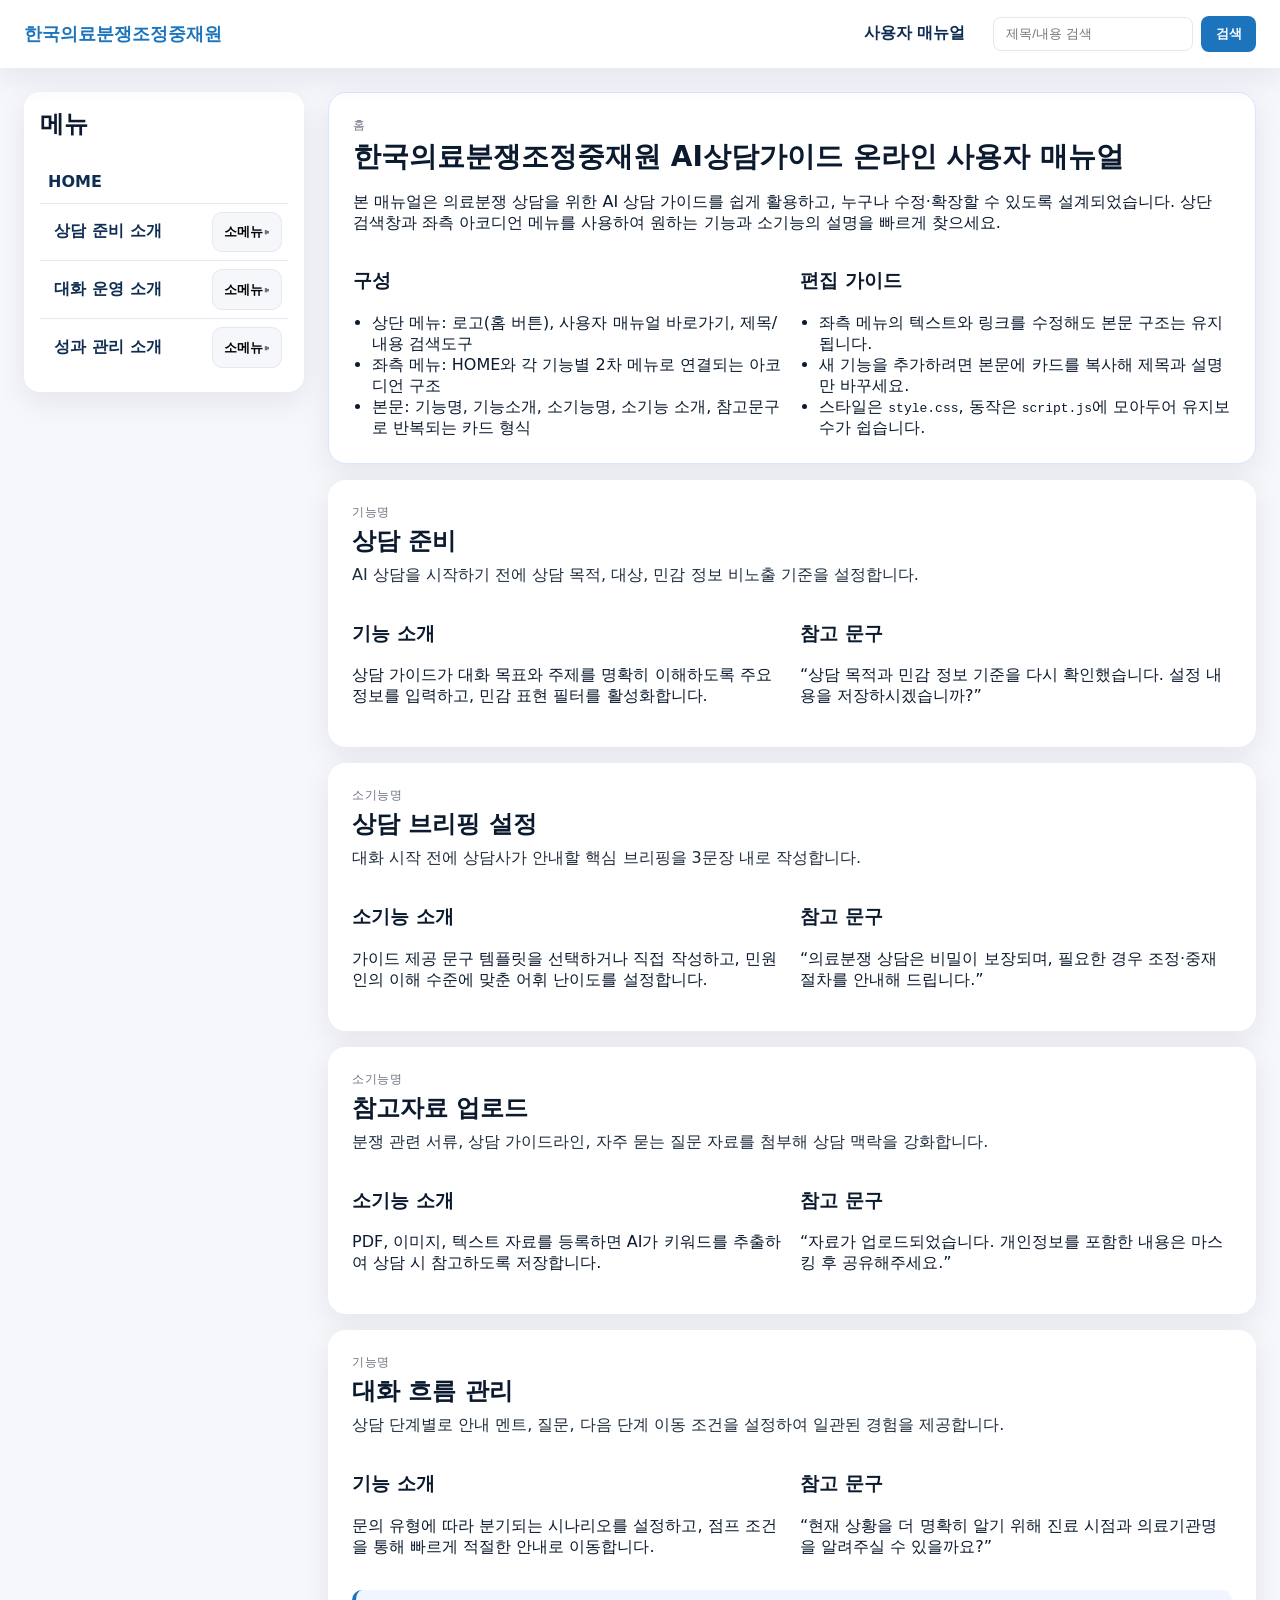
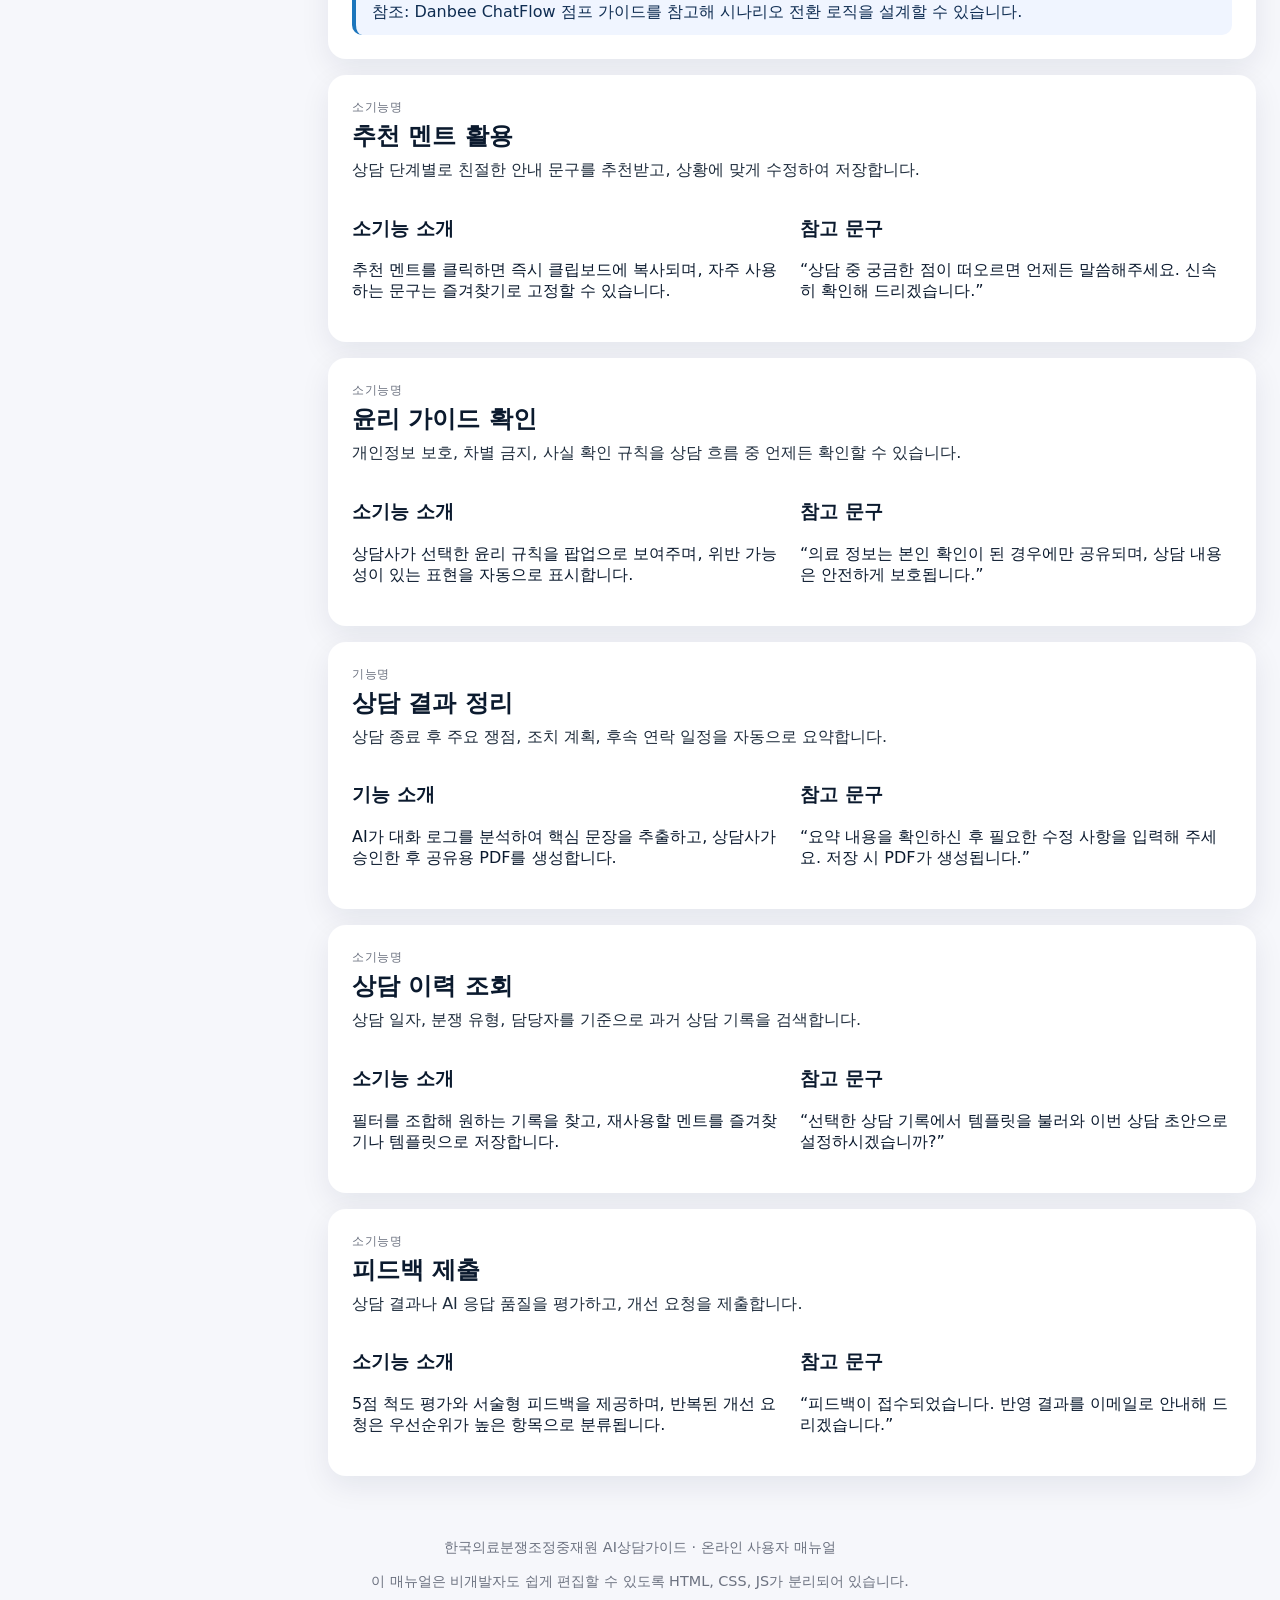
==== index.html @ 924e76d3 "Add feature-specific intro pages and sidebar links" ====
<!DOCTYPE html>
<html lang="ko">
<head>
  <meta charset="UTF-8" />
  <meta name="viewport" content="width=device-width, initial-scale=1.0" />
  <title>한국의료분쟁조정중재원 AI상담가이드 온라인 사용자 매뉴얼</title>
  <link rel="stylesheet" href="style.css" />
</head>
<body>
  <header class="top-bar">
    <a class="logo" href="#home" aria-label="한국의료분쟁조정중재원 홈으로 이동">한국의료분쟁조정중재원</a>
    <nav class="top-nav" aria-label="상단 메뉴">
      <a href="#manual">사용자 매뉴얼</a>
    </nav>
    <form class="search" id="searchForm" role="search" aria-label="제목과 내용 검색">
      <label class="sr-only" for="searchInput">제목 또는 내용 검색</label>
      <input type="search" id="searchInput" name="search" placeholder="제목/내용 검색" />
      <button type="submit">검색</button>
    </form>
  </header>

  <div class="layout">
    <aside class="sidebar" aria-label="좌측 메뉴">
      <div class="sidebar-header">
        <h2>메뉴</h2>
      </div>
      <nav>
        <ul class="accordion" id="sidebarMenu">
          <li class="accordion-link"><a href="#home">HOME</a></li>

          <li class="accordion-item">
            <div class="accordion-header">
              <a class="section-link" href="feature-prep.html">상담 준비 소개</a>
              <button class="accordion-toggle" aria-expanded="false" aria-controls="prep-menu">소메뉴</button>
            </div>
            <ul class="accordion-panel" id="prep-menu">
              <li><a href="#prep-overview">기능명: 상담 준비</a></li>
              <li><a href="#prep-briefing">소기능: 상담 브리핑 설정</a></li>
              <li><a href="#prep-references">소기능: 참고자료 업로드</a></li>
            </ul>
          </li>

          <li class="accordion-item">
            <div class="accordion-header">
              <a class="section-link" href="feature-dialogue.html">대화 운영 소개</a>
              <button class="accordion-toggle" aria-expanded="false" aria-controls="dialogue-menu">소메뉴</button>
            </div>
            <ul class="accordion-panel" id="dialogue-menu">
              <li><a href="#dialogue-flow">기능명: 대화 흐름 관리</a></li>
              <li><a href="#dialogue-suggestions">소기능: 추천 멘트 활용</a></li>
              <li><a href="#dialogue-ethics">소기능: 윤리 가이드 확인</a></li>
            </ul>
          </li>

          <li class="accordion-item">
            <div class="accordion-header">
              <a class="section-link" href="feature-reporting.html">성과 관리 소개</a>
              <button class="accordion-toggle" aria-expanded="false" aria-controls="reporting-menu">소메뉴</button>
            </div>
            <ul class="accordion-panel" id="reporting-menu">
              <li><a href="#reporting">기능명: 상담 결과 정리</a></li>
              <li><a href="#history">소기능: 상담 이력 조회</a></li>
              <li><a href="#feedback">소기능: 피드백 제출</a></li>
            </ul>
          </li>
        </ul>
      </nav>
    </aside>

    <main id="manual" class="content">
      <section id="home" class="card home">
        <p class="eyebrow">홈</p>
        <h1>한국의료분쟁조정중재원 AI상담가이드 온라인 사용자 매뉴얼</h1>
        <p>
          본 매뉴얼은 의료분쟁 상담을 위한 AI 상담 가이드를 쉽게 활용하고, 누구나 수정·확장할 수 있도록 설계되었습니다.
          상단 검색창과 좌측 아코디언 메뉴를 사용하여 원하는 기능과 소기능의 설명을 빠르게 찾으세요.
        </p>
        <div class="home-grid">
          <div>
            <h3>구성</h3>
            <ul>
              <li>상단 메뉴: 로고(홈 버튼), 사용자 매뉴얼 바로가기, 제목/내용 검색도구</li>
              <li>좌측 메뉴: HOME와 각 기능별 2차 메뉴로 연결되는 아코디언 구조</li>
              <li>본문: 기능명, 기능소개, 소기능명, 소기능 소개, 참고문구로 반복되는 카드 형식</li>
            </ul>
          </div>
          <div>
            <h3>편집 가이드</h3>
            <ul>
              <li>좌측 메뉴의 텍스트와 링크를 수정해도 본문 구조는 유지됩니다.</li>
              <li>새 기능을 추가하려면 본문에 카드를 복사해 제목과 설명만 바꾸세요.</li>
              <li>스타일은 <code>style.css</code>, 동작은 <code>script.js</code>에 모아두어 유지보수가 쉽습니다.</li>
            </ul>
          </div>
        </div>
      </section>

      <section id="prep-overview" class="card content-section" data-title="상담 준비" data-keywords="상담 준비 가이드 기본 설정">
        <p class="eyebrow">기능명</p>
        <h2>상담 준비</h2>
        <p class="lead">AI 상담을 시작하기 전에 상담 목적, 대상, 민감 정보 비노출 기준을 설정합니다.</p>
        <div class="grid-two">
          <div>
            <h3>기능 소개</h3>
            <p>상담 가이드가 대화 목표와 주제를 명확히 이해하도록 주요 정보를 입력하고, 민감 표현 필터를 활성화합니다.</p>
          </div>
          <div>
            <h3>참고 문구</h3>
            <p>“상담 목적과 민감 정보 기준을 다시 확인했습니다. 설정 내용을 저장하시겠습니까?”</p>
          </div>
        </div>
      </section>

      <section id="prep-briefing" class="card content-section" data-title="상담 브리핑 설정" data-keywords="프롬프트 브리핑 요약">
        <p class="eyebrow">소기능명</p>
        <h2>상담 브리핑 설정</h2>
        <p class="lead">대화 시작 전에 상담사가 안내할 핵심 브리핑을 3문장 내로 작성합니다.</p>
        <div class="grid-two">
          <div>
            <h3>소기능 소개</h3>
            <p>가이드 제공 문구 템플릿을 선택하거나 직접 작성하고, 민원인의 이해 수준에 맞춘 어휘 난이도를 설정합니다.</p>
          </div>
          <div>
            <h3>참고 문구</h3>
            <p>“의료분쟁 상담은 비밀이 보장되며, 필요한 경우 조정·중재 절차를 안내해 드립니다.”</p>
          </div>
        </div>
      </section>

      <section id="prep-references" class="card content-section" data-title="참고자료 업로드" data-keywords="파일 업로드 증빙 자료">
        <p class="eyebrow">소기능명</p>
        <h2>참고자료 업로드</h2>
        <p class="lead">분쟁 관련 서류, 상담 가이드라인, 자주 묻는 질문 자료를 첨부해 상담 맥락을 강화합니다.</p>
        <div class="grid-two">
          <div>
            <h3>소기능 소개</h3>
            <p>PDF, 이미지, 텍스트 자료를 등록하면 AI가 키워드를 추출하여 상담 시 참고하도록 저장합니다.</p>
          </div>
          <div>
            <h3>참고 문구</h3>
            <p>“자료가 업로드되었습니다. 개인정보를 포함한 내용은 마스킹 후 공유해주세요.”</p>
          </div>
        </div>
      </section>

      <section id="dialogue-flow" class="card content-section" data-title="대화 흐름 관리" data-keywords="대화 흐름 시나리오 점프">
        <p class="eyebrow">기능명</p>
        <h2>대화 흐름 관리</h2>
        <p class="lead">상담 단계별로 안내 멘트, 질문, 다음 단계 이동 조건을 설정하여 일관된 경험을 제공합니다.</p>
        <div class="grid-two">
          <div>
            <h3>기능 소개</h3>
            <p>문의 유형에 따라 분기되는 시나리오를 설정하고, 점프 조건을 통해 빠르게 적절한 안내로 이동합니다.</p>
          </div>
          <div>
            <h3>참고 문구</h3>
            <p>“현재 상황을 더 명확히 알기 위해 진료 시점과 의료기관명을 알려주실 수 있을까요?”</p>
          </div>
        </div>
        <p class="note">참조: <a href="https://doc.danbee.ai/chatflow_jump.html" target="_blank" rel="noreferrer">Danbee ChatFlow 점프 가이드</a>를 참고해 시나리오 전환 로직을 설계할 수 있습니다.</p>
      </section>

      <section id="dialogue-suggestions" class="card content-section" data-title="추천 멘트 활용" data-keywords="멘트 추천 예시 친절한 상담">
        <p class="eyebrow">소기능명</p>
        <h2>추천 멘트 활용</h2>
        <p class="lead">상담 단계별로 친절한 안내 문구를 추천받고, 상황에 맞게 수정하여 저장합니다.</p>
        <div class="grid-two">
          <div>
            <h3>소기능 소개</h3>
            <p>추천 멘트를 클릭하면 즉시 클립보드에 복사되며, 자주 사용하는 문구는 즐겨찾기로 고정할 수 있습니다.</p>
          </div>
          <div>
            <h3>참고 문구</h3>
            <p>“상담 중 궁금한 점이 떠오르면 언제든 말씀해주세요. 신속히 확인해 드리겠습니다.”</p>
          </div>
        </div>
      </section>

      <section id="dialogue-ethics" class="card content-section" data-title="윤리 가이드 확인" data-keywords="윤리 가이드 개인정보 보호">
        <p class="eyebrow">소기능명</p>
        <h2>윤리 가이드 확인</h2>
        <p class="lead">개인정보 보호, 차별 금지, 사실 확인 규칙을 상담 흐름 중 언제든 확인할 수 있습니다.</p>
        <div class="grid-two">
          <div>
            <h3>소기능 소개</h3>
            <p>상담사가 선택한 윤리 규칙을 팝업으로 보여주며, 위반 가능성이 있는 표현을 자동으로 표시합니다.</p>
          </div>
          <div>
            <h3>참고 문구</h3>
            <p>“의료 정보는 본인 확인이 된 경우에만 공유되며, 상담 내용은 안전하게 보호됩니다.”</p>
          </div>
        </div>
      </section>

      <section id="reporting" class="card content-section" data-title="상담 결과 정리" data-keywords="보고서 자동 요약 결과 정리">
        <p class="eyebrow">기능명</p>
        <h2>상담 결과 정리</h2>
        <p class="lead">상담 종료 후 주요 쟁점, 조치 계획, 후속 연락 일정을 자동으로 요약합니다.</p>
        <div class="grid-two">
          <div>
            <h3>기능 소개</h3>
            <p>AI가 대화 로그를 분석하여 핵심 문장을 추출하고, 상담사가 승인한 후 공유용 PDF를 생성합니다.</p>
          </div>
          <div>
            <h3>참고 문구</h3>
            <p>“요약 내용을 확인하신 후 필요한 수정 사항을 입력해 주세요. 저장 시 PDF가 생성됩니다.”</p>
          </div>
        </div>
      </section>

      <section id="history" class="card content-section" data-title="상담 이력 조회" data-keywords="이력 조회 필터 검색">
        <p class="eyebrow">소기능명</p>
        <h2>상담 이력 조회</h2>
        <p class="lead">상담 일자, 분쟁 유형, 담당자를 기준으로 과거 상담 기록을 검색합니다.</p>
        <div class="grid-two">
          <div>
            <h3>소기능 소개</h3>
            <p>필터를 조합해 원하는 기록을 찾고, 재사용할 멘트를 즐겨찾기나 템플릿으로 저장합니다.</p>
          </div>
          <div>
            <h3>참고 문구</h3>
            <p>“선택한 상담 기록에서 템플릿을 불러와 이번 상담 초안으로 설정하시겠습니까?”</p>
          </div>
        </div>
      </section>

      <section id="feedback" class="card content-section" data-title="피드백 제출" data-keywords="피드백 평가 개선 요청">
        <p class="eyebrow">소기능명</p>
        <h2>피드백 제출</h2>
        <p class="lead">상담 결과나 AI 응답 품질을 평가하고, 개선 요청을 제출합니다.</p>
        <div class="grid-two">
          <div>
            <h3>소기능 소개</h3>
            <p>5점 척도 평가와 서술형 피드백을 제공하며, 반복된 개선 요청은 우선순위가 높은 항목으로 분류됩니다.</p>
          </div>
          <div>
            <h3>참고 문구</h3>
            <p>“피드백이 접수되었습니다. 반영 결과를 이메일로 안내해 드리겠습니다.”</p>
          </div>
        </div>
      </section>
    </main>
  </div>

  <footer class="footer">
    <p>한국의료분쟁조정중재원 AI상담가이드 · 온라인 사용자 매뉴얼</p>
    <p class="footer-note">이 매뉴얼은 비개발자도 쉽게 편집할 수 있도록 HTML, CSS, JS가 분리되어 있습니다.</p>
  </footer>

  <script src="script.js"></script>
</body>
</html>
---- style.css ----
:root {
  --blue: #1c75bc;
  --navy: #0f2d52;
  --gray-100: #f6f7fb;
  --gray-200: #e6e8ef;
  --gray-500: #6c7280;
  --shadow: 0 10px 30px rgba(10, 31, 68, 0.08);
}

* {
  box-sizing: border-box;
}

body {
  margin: 0;
  font-family: 'Pretendard', 'Noto Sans KR', system-ui, -apple-system, sans-serif;
  background: var(--gray-100);
  color: #0b1a2e;
}

a {
  color: var(--navy);
  text-decoration: none;
}

a:hover,
a:focus {
  text-decoration: underline;
}

.top-bar {
  position: sticky;
  top: 0;
  z-index: 10;
  display: grid;
  grid-template-columns: 1fr auto auto;
  gap: 1rem;
  align-items: center;
  padding: 1rem 1.5rem;
  background: white;
  box-shadow: var(--shadow);
}

.logo {
  font-weight: 700;
  font-size: 1.1rem;
  color: var(--blue);
}

.top-nav a {
  padding: 0.5rem 0.75rem;
  border-radius: 6px;
  font-weight: 600;
  color: var(--navy);
  transition: background 0.2s ease;
}

.top-nav a:hover,
.top-nav a:focus {
  background: var(--gray-200);
}

.search {
  display: flex;
  gap: 0.5rem;
  align-items: center;
}

.search input {
  min-width: 200px;
  padding: 0.55rem 0.75rem;
  border: 1px solid var(--gray-200);
  border-radius: 8px;
  background: #fff;
}

.search button {
  padding: 0.55rem 0.9rem;
  border: none;
  border-radius: 8px;
  background: var(--blue);
  color: white;
  font-weight: 700;
  cursor: pointer;
}

.layout {
  display: grid;
  grid-template-columns: 280px 1fr;
  gap: 1.5rem;
  padding: 1.5rem;
  max-width: 1280px;
  margin: 0 auto;
}

.sidebar {
  background: white;
  border-radius: 16px;
  padding: 1rem;
  box-shadow: var(--shadow);
  position: sticky;
  top: 88px;
  height: fit-content;
}

.sidebar-header {
  display: flex;
  align-items: center;
  justify-content: space-between;
  margin-bottom: 0.75rem;
}

.accordion {
  list-style: none;
  padding: 0;
  margin: 0;
}

.accordion-header {
  display: flex;
  gap: 0.5rem;
  align-items: center;
  padding: 0.5rem 0.35rem 0.5rem 0.5rem;
}

.section-link {
  flex: 1;
  font-weight: 700;
  padding: 0.35rem 0.4rem;
  border-radius: 10px;
}

.section-link:hover,
.section-link:focus {
  background: var(--gray-200);
}

.accordion-link a {
  display: block;
  padding: 0.75rem 0.5rem;
  border-radius: 10px;
  font-weight: 700;
}

.accordion-link a:hover,
.accordion-link a:focus {
  background: var(--gray-200);
}

.accordion-item {
  border-top: 1px solid var(--gray-200);
}

.accordion-toggle {
  padding: 0.65rem 0.7rem;
  text-align: left;
  border: 1px solid var(--gray-200);
  background: var(--gray-100);
  font-weight: 700;
  cursor: pointer;
  display: flex;
  justify-content: space-between;
  align-items: center;
  border-radius: 10px;
  flex-shrink: 0;
}

.accordion-toggle::after {
  content: '▸';
  font-size: 0.9rem;
  color: var(--gray-500);
  transition: transform 0.2s ease;
}

.accordion-toggle[aria-expanded="true"]::after {
  transform: rotate(90deg);
}

.accordion-panel {
  list-style: none;
  margin: 0 0 0.5rem 0;
  padding: 0 0 0.75rem 0.5rem;
  display: none;
}

.accordion-panel li a {
  display: block;
  padding: 0.4rem 0.5rem;
  border-radius: 8px;
  color: var(--gray-500);
}

.accordion-panel li a:hover,
.accordion-panel li a:focus {
  color: var(--navy);
  background: var(--gray-200);
}

.content {
  display: grid;
  gap: 1rem;
}

.card {
  background: white;
  padding: 1.5rem;
  border-radius: 18px;
  box-shadow: var(--shadow);
}

.home {
  border: 1px solid #d8e6ff;
}

.eyebrow {
  text-transform: uppercase;
  letter-spacing: 0.05em;
  font-size: 0.75rem;
  color: var(--gray-500);
  margin: 0 0 0.25rem 0;
}

h1 {
  margin: 0 0 0.75rem 0;
  font-size: 1.75rem;
}

h2 {
  margin: 0 0 0.5rem 0;
}

.lead {
  margin-top: 0;
  color: #1f2d3d;
  font-weight: 500;
}

.home-grid,
.grid-two {
  display: grid;
  grid-template-columns: repeat(auto-fit, minmax(260px, 1fr));
  gap: 1rem;
}

ul {
  margin: 0.25rem 0 0 1.2rem;
  padding: 0;
}

.note {
  margin: 1rem 0 0;
  padding: 0.75rem 1rem;
  border-left: 4px solid var(--blue);
  background: #f0f5ff;
  color: #0f2d52;
  border-radius: 10px;
}

.footer {
  text-align: center;
  padding: 1.5rem 1rem 2rem;
  color: var(--gray-500);
  font-size: 0.9rem;
}

.footer-note {
  margin: 0.4rem 0 0;
}

.sr-only {
  position: absolute;
  width: 1px;
  height: 1px;
  padding: 0;
  margin: -1px;
  overflow: hidden;
  clip: rect(0, 0, 0, 0);
  white-space: nowrap;
  border: 0;
}

@media (max-width: 960px) {
  .layout {
    grid-template-columns: 1fr;
  }

  .sidebar {
    position: relative;
    top: 0;
  }
}

@media (max-width: 680px) {
  .top-bar {
    grid-template-columns: 1fr;
    align-items: flex-start;
  }

  .search {
    width: 100%;
  }

  .search input {
    flex: 1;
    min-width: 0;
  }
}
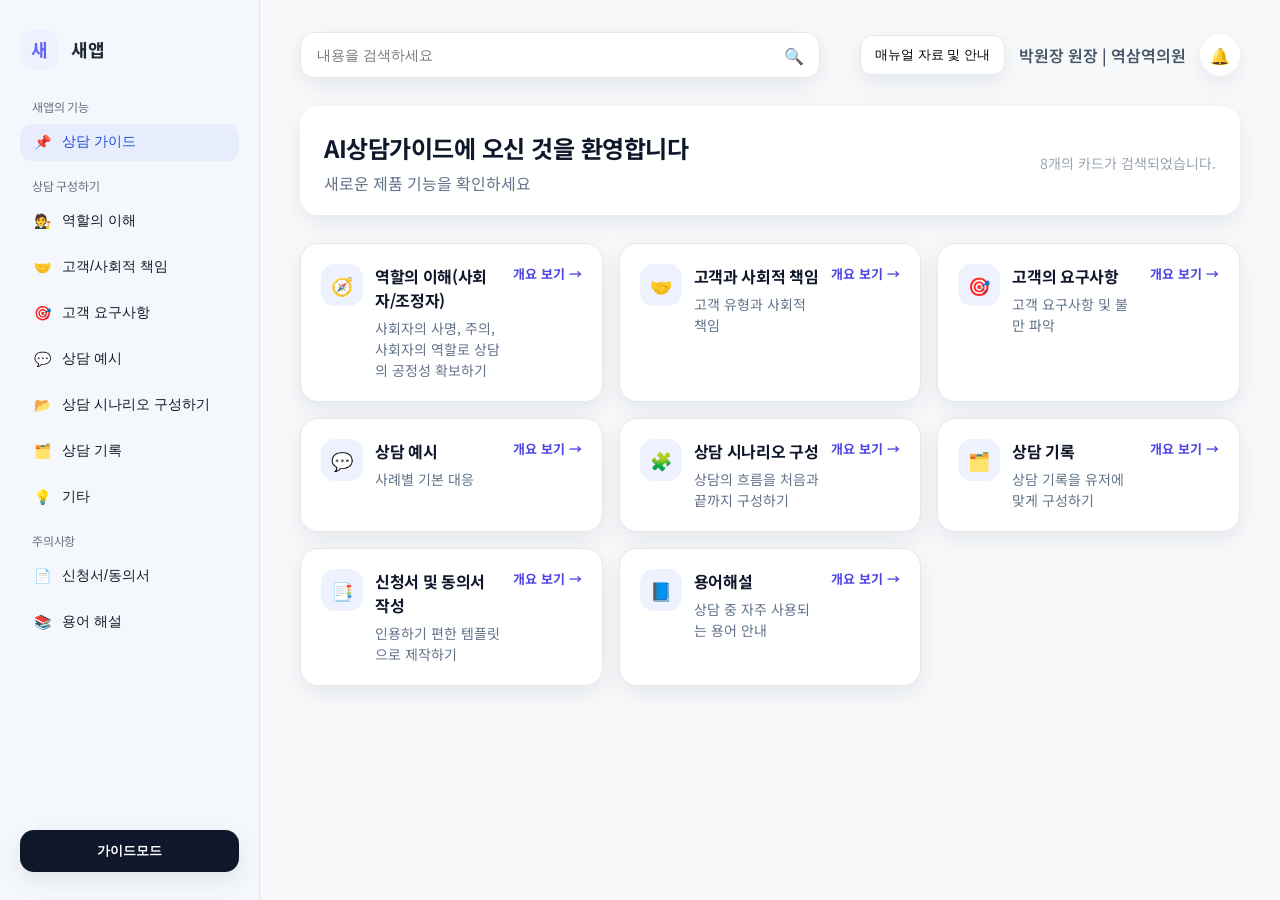
==== commit a8c3a5ed: "Add AI 상담가이드 landing layout" ====
--- a/index.html
+++ b/index.html
@@ -1,252 +1,165 @@
 <!DOCTYPE html>
 <html lang="ko">
 <head>
-  <meta charset="UTF-8" />
-  <meta name="viewport" content="width=device-width, initial-scale=1.0" />
-  <title>한국의료분쟁조정중재원 AI상담가이드 온라인 사용자 매뉴얼</title>
-  <link rel="stylesheet" href="style.css" />
+  <meta charset="UTF-8">
+  <meta name="viewport" content="width=device-width, initial-scale=1.0">
+  <title>AI상담가이드 매뉴얼</title>
+  <link rel="stylesheet" href="style.css">
+  <link rel="preconnect" href="https://fonts.googleapis.com">
+  <link rel="preconnect" href="https://fonts.gstatic.com" crossorigin>
+  <link href="https://fonts.googleapis.com/css2?family=Noto+Sans+KR:wght@400;500;600;700&display=swap" rel="stylesheet">
 </head>
 <body>
-  <header class="top-bar">
-    <a class="logo" href="#home" aria-label="한국의료분쟁조정중재원 홈으로 이동">한국의료분쟁조정중재원</a>
-    <nav class="top-nav" aria-label="상단 메뉴">
-      <a href="#manual">사용자 매뉴얼</a>
-    </nav>
-    <form class="search" id="searchForm" role="search" aria-label="제목과 내용 검색">
-      <label class="sr-only" for="searchInput">제목 또는 내용 검색</label>
-      <input type="search" id="searchInput" name="search" placeholder="제목/내용 검색" />
-      <button type="submit">검색</button>
-    </form>
-  </header>
-
-  <div class="layout">
-    <aside class="sidebar" aria-label="좌측 메뉴">
-      <div class="sidebar-header">
-        <h2>메뉴</h2>
+  <div class="app">
+    <aside class="sidebar">
+      <div class="logo">
+        <span class="logo-mark">새</span>
+        <span class="logo-text">새앱</span>
       </div>
-      <nav>
-        <ul class="accordion" id="sidebarMenu">
-          <li class="accordion-link"><a href="#home">HOME</a></li>
-
-          <li class="accordion-item">
-            <div class="accordion-header">
-              <a class="section-link" href="feature-prep.html">상담 준비 소개</a>
-              <button class="accordion-toggle" aria-expanded="false" aria-controls="prep-menu">소메뉴</button>
-            </div>
-            <ul class="accordion-panel" id="prep-menu">
-              <li><a href="#prep-overview">기능명: 상담 준비</a></li>
-              <li><a href="#prep-briefing">소기능: 상담 브리핑 설정</a></li>
-              <li><a href="#prep-references">소기능: 참고자료 업로드</a></li>
-            </ul>
-          </li>
-
-          <li class="accordion-item">
-            <div class="accordion-header">
-              <a class="section-link" href="feature-dialogue.html">대화 운영 소개</a>
-              <button class="accordion-toggle" aria-expanded="false" aria-controls="dialogue-menu">소메뉴</button>
-            </div>
-            <ul class="accordion-panel" id="dialogue-menu">
-              <li><a href="#dialogue-flow">기능명: 대화 흐름 관리</a></li>
-              <li><a href="#dialogue-suggestions">소기능: 추천 멘트 활용</a></li>
-              <li><a href="#dialogue-ethics">소기능: 윤리 가이드 확인</a></li>
-            </ul>
-          </li>
-
-          <li class="accordion-item">
-            <div class="accordion-header">
-              <a class="section-link" href="feature-reporting.html">성과 관리 소개</a>
-              <button class="accordion-toggle" aria-expanded="false" aria-controls="reporting-menu">소메뉴</button>
-            </div>
-            <ul class="accordion-panel" id="reporting-menu">
-              <li><a href="#reporting">기능명: 상담 결과 정리</a></li>
-              <li><a href="#history">소기능: 상담 이력 조회</a></li>
-              <li><a href="#feedback">소기능: 피드백 제출</a></li>
-            </ul>
-          </li>
-        </ul>
+      <nav class="nav">
+        <div class="nav-section">
+          <div class="nav-label">새앱의 기능</div>
+          <button class="nav-item active" data-section="home">
+            <span class="icon">📌</span>
+            <span class="text">상담 가이드</span>
+          </button>
+        </div>
+        <div class="nav-section">
+          <div class="nav-label">상담 구성하기</div>
+          <button class="nav-item" data-section="roles">
+            <span class="icon">🧑‍⚖️</span>
+            <span class="text">역할의 이해</span>
+          </button>
+          <button class="nav-item" data-section="customers">
+            <span class="icon">🤝</span>
+            <span class="text">고객/사회적 책임</span>
+          </button>
+          <button class="nav-item" data-section="needs">
+            <span class="icon">🎯</span>
+            <span class="text">고객 요구사항</span>
+          </button>
+          <button class="nav-item" data-section="dialogue">
+            <span class="icon">💬</span>
+            <span class="text">상담 예시</span>
+          </button>
+          <button class="nav-item" data-section="flow">
+            <span class="icon">📂</span>
+            <span class="text">상담 시나리오 구성하기</span>
+          </button>
+          <button class="nav-item" data-section="record">
+            <span class="icon">🗂️</span>
+            <span class="text">상담 기록</span>
+          </button>
+          <button class="nav-item" data-section="tips">
+            <span class="icon">💡</span>
+            <span class="text">기타</span>
+          </button>
+        </div>
+        <div class="nav-section">
+          <div class="nav-label">주의사항</div>
+          <button class="nav-item" data-section="forms">
+            <span class="icon">📄</span>
+            <span class="text">신청서/동의서</span>
+          </button>
+          <button class="nav-item" data-section="terms">
+            <span class="icon">📚</span>
+            <span class="text">용어 해설</span>
+          </button>
+        </div>
       </nav>
+      <button class="guide-button">가이드모드</button>
     </aside>
 
-    <main id="manual" class="content">
-      <section id="home" class="card home">
-        <p class="eyebrow">홈</p>
-        <h1>한국의료분쟁조정중재원 AI상담가이드 온라인 사용자 매뉴얼</h1>
-        <p>
-          본 매뉴얼은 의료분쟁 상담을 위한 AI 상담 가이드를 쉽게 활용하고, 누구나 수정·확장할 수 있도록 설계되었습니다.
-          상단 검색창과 좌측 아코디언 메뉴를 사용하여 원하는 기능과 소기능의 설명을 빠르게 찾으세요.
-        </p>
-        <div class="home-grid">
-          <div>
-            <h3>구성</h3>
-            <ul>
-              <li>상단 메뉴: 로고(홈 버튼), 사용자 매뉴얼 바로가기, 제목/내용 검색도구</li>
-              <li>좌측 메뉴: HOME와 각 기능별 2차 메뉴로 연결되는 아코디언 구조</li>
-              <li>본문: 기능명, 기능소개, 소기능명, 소기능 소개, 참고문구로 반복되는 카드 형식</li>
-            </ul>
-          </div>
-          <div>
-            <h3>편집 가이드</h3>
-            <ul>
-              <li>좌측 메뉴의 텍스트와 링크를 수정해도 본문 구조는 유지됩니다.</li>
-              <li>새 기능을 추가하려면 본문에 카드를 복사해 제목과 설명만 바꾸세요.</li>
-              <li>스타일은 <code>style.css</code>, 동작은 <code>script.js</code>에 모아두어 유지보수가 쉽습니다.</li>
-            </ul>
-          </div>
+    <main class="content" id="home">
+      <header class="top-bar">
+        <div class="search">
+          <input type="search" id="searchInput" placeholder="내용을 검색하세요" aria-label="내용 검색">
+          <span class="search-icon">🔍</span>
         </div>
+        <div class="user-area">
+          <button class="btn-outline">매뉴얼 자료 및 안내</button>
+          <span class="user">박원장 원장 | 역삼역의원</span>
+          <span class="bell" aria-hidden="true">🔔</span>
+        </div>
+      </header>
+
+      <section class="welcome">
+        <div>
+          <h1>AI상담가이드에 오신 것을 환영합니다</h1>
+          <p>새로운 제품 기능을 확인하세요</p>
+        </div>
+        <span class="subtle" id="resultCount">6개의 카드가 검색되었습니다.</span>
       </section>
 
-      <section id="prep-overview" class="card content-section" data-title="상담 준비" data-keywords="상담 준비 가이드 기본 설정">
-        <p class="eyebrow">기능명</p>
-        <h2>상담 준비</h2>
-        <p class="lead">AI 상담을 시작하기 전에 상담 목적, 대상, 민감 정보 비노출 기준을 설정합니다.</p>
-        <div class="grid-two">
+      <section class="card-grid" id="cardGrid">
+        <article class="card" data-keywords="사회자 역할 이해 사명 공정">
+          <div class="card-icon" aria-hidden="true">🧭</div>
           <div>
-            <h3>기능 소개</h3>
-            <p>상담 가이드가 대화 목표와 주제를 명확히 이해하도록 주요 정보를 입력하고, 민감 표현 필터를 활성화합니다.</p>
+            <h2>역할의 이해(사회자/조정자)</h2>
+            <p>사회자의 사명, 주의, 사회자의 역할로 상담의 공정성 확보하기</p>
           </div>
+          <span class="cta">개요 보기 →</span>
+        </article>
+        <article class="card" data-keywords="고객 사회적 책임 협의">
+          <div class="card-icon" aria-hidden="true">🤝</div>
           <div>
-            <h3>참고 문구</h3>
-            <p>“상담 목적과 민감 정보 기준을 다시 확인했습니다. 설정 내용을 저장하시겠습니까?”</p>
+            <h2>고객과 사회적 책임</h2>
+            <p>고객 유형과 사회적 책임</p>
           </div>
-        </div>
-      </section>
-
-      <section id="prep-briefing" class="card content-section" data-title="상담 브리핑 설정" data-keywords="프롬프트 브리핑 요약">
-        <p class="eyebrow">소기능명</p>
-        <h2>상담 브리핑 설정</h2>
-        <p class="lead">대화 시작 전에 상담사가 안내할 핵심 브리핑을 3문장 내로 작성합니다.</p>
-        <div class="grid-two">
+          <span class="cta">개요 보기 →</span>
+        </article>
+        <article class="card" data-keywords="요구사항 니즈 파악">
+          <div class="card-icon" aria-hidden="true">🎯</div>
           <div>
-            <h3>소기능 소개</h3>
-            <p>가이드 제공 문구 템플릿을 선택하거나 직접 작성하고, 민원인의 이해 수준에 맞춘 어휘 난이도를 설정합니다.</p>
+            <h2>고객의 요구사항</h2>
+            <p>고객 요구사항 및 불만 파악</p>
           </div>
+          <span class="cta">개요 보기 →</span>
+        </article>
+        <article class="card" data-keywords="상담 예시 사례">
+          <div class="card-icon" aria-hidden="true">💬</div>
           <div>
-            <h3>참고 문구</h3>
-            <p>“의료분쟁 상담은 비밀이 보장되며, 필요한 경우 조정·중재 절차를 안내해 드립니다.”</p>
+            <h2>상담 예시</h2>
+            <p>사례별 기본 대응</p>
           </div>
-        </div>
-      </section>
-
-      <section id="prep-references" class="card content-section" data-title="참고자료 업로드" data-keywords="파일 업로드 증빙 자료">
-        <p class="eyebrow">소기능명</p>
-        <h2>참고자료 업로드</h2>
-        <p class="lead">분쟁 관련 서류, 상담 가이드라인, 자주 묻는 질문 자료를 첨부해 상담 맥락을 강화합니다.</p>
-        <div class="grid-two">
+          <span class="cta">개요 보기 →</span>
+        </article>
+        <article class="card" data-keywords="시나리오 흐름 구성">
+          <div class="card-icon" aria-hidden="true">🧩</div>
           <div>
-            <h3>소기능 소개</h3>
-            <p>PDF, 이미지, 텍스트 자료를 등록하면 AI가 키워드를 추출하여 상담 시 참고하도록 저장합니다.</p>
+            <h2>상담 시나리오 구성</h2>
+            <p>상담의 흐름을 처음과 끝까지 구성하기</p>
           </div>
+          <span class="cta">개요 보기 →</span>
+        </article>
+        <article class="card" data-keywords="상담 기록 관리">
+          <div class="card-icon" aria-hidden="true">🗂️</div>
           <div>
-            <h3>참고 문구</h3>
-            <p>“자료가 업로드되었습니다. 개인정보를 포함한 내용은 마스킹 후 공유해주세요.”</p>
+            <h2>상담 기록</h2>
+            <p>상담 기록을 유저에 맞게 구성하기</p>
           </div>
-        </div>
-      </section>
-
-      <section id="dialogue-flow" class="card content-section" data-title="대화 흐름 관리" data-keywords="대화 흐름 시나리오 점프">
-        <p class="eyebrow">기능명</p>
-        <h2>대화 흐름 관리</h2>
-        <p class="lead">상담 단계별로 안내 멘트, 질문, 다음 단계 이동 조건을 설정하여 일관된 경험을 제공합니다.</p>
-        <div class="grid-two">
+          <span class="cta">개요 보기 →</span>
+        </article>
+        <article class="card" data-keywords="신청서 동의서 법적">
+          <div class="card-icon" aria-hidden="true">📑</div>
           <div>
-            <h3>기능 소개</h3>
-            <p>문의 유형에 따라 분기되는 시나리오를 설정하고, 점프 조건을 통해 빠르게 적절한 안내로 이동합니다.</p>
+            <h2>신청서 및 동의서 작성</h2>
+            <p>인용하기 편한 템플릿으로 제작하기</p>
           </div>
+          <span class="cta">개요 보기 →</span>
+        </article>
+        <article class="card" data-keywords="용어 해설 안내">
+          <div class="card-icon" aria-hidden="true">📘</div>
           <div>
-            <h3>참고 문구</h3>
-            <p>“현재 상황을 더 명확히 알기 위해 진료 시점과 의료기관명을 알려주실 수 있을까요?”</p>
+            <h2>용어해설</h2>
+            <p>상담 중 자주 사용되는 용어 안내</p>
           </div>
-        </div>
-        <p class="note">참조: <a href="https://doc.danbee.ai/chatflow_jump.html" target="_blank" rel="noreferrer">Danbee ChatFlow 점프 가이드</a>를 참고해 시나리오 전환 로직을 설계할 수 있습니다.</p>
-      </section>
-
-      <section id="dialogue-suggestions" class="card content-section" data-title="추천 멘트 활용" data-keywords="멘트 추천 예시 친절한 상담">
-        <p class="eyebrow">소기능명</p>
-        <h2>추천 멘트 활용</h2>
-        <p class="lead">상담 단계별로 친절한 안내 문구를 추천받고, 상황에 맞게 수정하여 저장합니다.</p>
-        <div class="grid-two">
-          <div>
-            <h3>소기능 소개</h3>
-            <p>추천 멘트를 클릭하면 즉시 클립보드에 복사되며, 자주 사용하는 문구는 즐겨찾기로 고정할 수 있습니다.</p>
-          </div>
-          <div>
-            <h3>참고 문구</h3>
-            <p>“상담 중 궁금한 점이 떠오르면 언제든 말씀해주세요. 신속히 확인해 드리겠습니다.”</p>
-          </div>
-        </div>
-      </section>
-
-      <section id="dialogue-ethics" class="card content-section" data-title="윤리 가이드 확인" data-keywords="윤리 가이드 개인정보 보호">
-        <p class="eyebrow">소기능명</p>
-        <h2>윤리 가이드 확인</h2>
-        <p class="lead">개인정보 보호, 차별 금지, 사실 확인 규칙을 상담 흐름 중 언제든 확인할 수 있습니다.</p>
-        <div class="grid-two">
-          <div>
-            <h3>소기능 소개</h3>
-            <p>상담사가 선택한 윤리 규칙을 팝업으로 보여주며, 위반 가능성이 있는 표현을 자동으로 표시합니다.</p>
-          </div>
-          <div>
-            <h3>참고 문구</h3>
-            <p>“의료 정보는 본인 확인이 된 경우에만 공유되며, 상담 내용은 안전하게 보호됩니다.”</p>
-          </div>
-        </div>
-      </section>
-
-      <section id="reporting" class="card content-section" data-title="상담 결과 정리" data-keywords="보고서 자동 요약 결과 정리">
-        <p class="eyebrow">기능명</p>
-        <h2>상담 결과 정리</h2>
-        <p class="lead">상담 종료 후 주요 쟁점, 조치 계획, 후속 연락 일정을 자동으로 요약합니다.</p>
-        <div class="grid-two">
-          <div>
-            <h3>기능 소개</h3>
-            <p>AI가 대화 로그를 분석하여 핵심 문장을 추출하고, 상담사가 승인한 후 공유용 PDF를 생성합니다.</p>
-          </div>
-          <div>
-            <h3>참고 문구</h3>
-            <p>“요약 내용을 확인하신 후 필요한 수정 사항을 입력해 주세요. 저장 시 PDF가 생성됩니다.”</p>
-          </div>
-        </div>
-      </section>
-
-      <section id="history" class="card content-section" data-title="상담 이력 조회" data-keywords="이력 조회 필터 검색">
-        <p class="eyebrow">소기능명</p>
-        <h2>상담 이력 조회</h2>
-        <p class="lead">상담 일자, 분쟁 유형, 담당자를 기준으로 과거 상담 기록을 검색합니다.</p>
-        <div class="grid-two">
-          <div>
-            <h3>소기능 소개</h3>
-            <p>필터를 조합해 원하는 기록을 찾고, 재사용할 멘트를 즐겨찾기나 템플릿으로 저장합니다.</p>
-          </div>
-          <div>
-            <h3>참고 문구</h3>
-            <p>“선택한 상담 기록에서 템플릿을 불러와 이번 상담 초안으로 설정하시겠습니까?”</p>
-          </div>
-        </div>
-      </section>
-
-      <section id="feedback" class="card content-section" data-title="피드백 제출" data-keywords="피드백 평가 개선 요청">
-        <p class="eyebrow">소기능명</p>
-        <h2>피드백 제출</h2>
-        <p class="lead">상담 결과나 AI 응답 품질을 평가하고, 개선 요청을 제출합니다.</p>
-        <div class="grid-two">
-          <div>
-            <h3>소기능 소개</h3>
-            <p>5점 척도 평가와 서술형 피드백을 제공하며, 반복된 개선 요청은 우선순위가 높은 항목으로 분류됩니다.</p>
-          </div>
-          <div>
-            <h3>참고 문구</h3>
-            <p>“피드백이 접수되었습니다. 반영 결과를 이메일로 안내해 드리겠습니다.”</p>
-          </div>
-        </div>
+          <span class="cta">개요 보기 →</span>
+        </article>
       </section>
     </main>
   </div>
 
-  <footer class="footer">
-    <p>한국의료분쟁조정중재원 AI상담가이드 · 온라인 사용자 매뉴얼</p>
-    <p class="footer-note">이 매뉴얼은 비개발자도 쉽게 편집할 수 있도록 HTML, CSS, JS가 분리되어 있습니다.</p>
-  </footer>
-
   <script src="script.js"></script>
 </body>
 </html>
--- a/style.css
+++ b/style.css
@@ -1,307 +1,313 @@
 :root {
-  --blue: #1c75bc;
-  --navy: #0f2d52;
-  --gray-100: #f6f7fb;
-  --gray-200: #e6e8ef;
-  --gray-500: #6c7280;
-  --shadow: 0 10px 30px rgba(10, 31, 68, 0.08);
+  --bg: #f7f9fb;
+  --panel: #ffffff;
+  --muted: #9aa4b5;
+  --primary: #0f172a;
+  --accent: #3b82f6;
+  --border: #e5e7eb;
+  --shadow: 0 8px 24px rgba(15, 23, 42, 0.08);
 }
 
 * {
   box-sizing: border-box;
+  margin: 0;
+  padding: 0;
 }
 
 body {
-  margin: 0;
-  font-family: 'Pretendard', 'Noto Sans KR', system-ui, -apple-system, sans-serif;
-  background: var(--gray-100);
-  color: #0b1a2e;
+  font-family: 'Noto Sans KR', system-ui, -apple-system, BlinkMacSystemFont, 'Segoe UI', sans-serif;
+  background: var(--bg);
+  color: var(--primary);
 }
 
 a {
-  color: var(--navy);
-  text-decoration: none;
-}
-
-a:hover,
-a:focus {
-  text-decoration: underline;
+  color: inherit;
+}
+
+.app {
+  min-height: 100vh;
+  display: grid;
+  grid-template-columns: 260px 1fr;
+}
+
+.sidebar {
+  background: #f4f7fb;
+  border-right: 1px solid var(--border);
+  padding: 28px 20px;
+  display: flex;
+  flex-direction: column;
+  gap: 28px;
+}
+
+.logo {
+  display: flex;
+  align-items: center;
+  gap: 12px;
+  font-weight: 700;
+  font-size: 18px;
+}
+
+.logo-mark {
+  background: #eef2ff;
+  color: #6366f1;
+  padding: 8px 11px;
+  border-radius: 14px;
+  box-shadow: inset 0 1px 0 rgba(255, 255, 255, 0.6);
+}
+
+.logo-text {
+  color: #1f2937;
+}
+
+.nav {
+  display: flex;
+  flex-direction: column;
+  gap: 16px;
+}
+
+.nav-section {
+  display: flex;
+  flex-direction: column;
+  gap: 8px;
+}
+
+.nav-label {
+  font-size: 12px;
+  letter-spacing: -0.02em;
+  color: #6b7280;
+  padding: 0 12px;
+}
+
+.nav-item {
+  display: flex;
+  align-items: center;
+  gap: 10px;
+  padding: 10px 12px;
+  border: none;
+  background: transparent;
+  border-radius: 12px;
+  color: #111827;
+  cursor: pointer;
+  transition: background 0.2s ease, color 0.2s ease;
+  text-align: left;
+  font-size: 14px;
+}
+
+.nav-item:hover,
+.nav-item:focus-visible {
+  background: rgba(59, 130, 246, 0.08);
+  outline: none;
+}
+
+.nav-item.active {
+  background: #e8edfd;
+  color: #1d4ed8;
+  box-shadow: inset 0 1px 0 rgba(255, 255, 255, 0.7);
+}
+
+.nav-item .icon {
+  width: 20px;
+  text-align: center;
+}
+
+.guide-button {
+  margin-top: auto;
+  background: var(--primary);
+  color: white;
+  border: none;
+  padding: 12px 16px;
+  border-radius: 14px;
+  font-weight: 600;
+  cursor: pointer;
+  box-shadow: var(--shadow);
+  transition: transform 0.2s ease, box-shadow 0.2s ease;
+}
+
+.guide-button:hover,
+.guide-button:focus-visible {
+  transform: translateY(-1px);
+  box-shadow: 0 12px 32px rgba(15, 23, 42, 0.14);
+  outline: none;
+}
+
+.content {
+  padding: 32px 40px 48px;
+  display: flex;
+  flex-direction: column;
+  gap: 28px;
 }
 
 .top-bar {
-  position: sticky;
-  top: 0;
-  z-index: 10;
+  display: flex;
+  justify-content: space-between;
+  align-items: center;
+  gap: 20px;
+}
+
+.search {
+  position: relative;
+  flex: 1;
+  max-width: 520px;
+}
+
+.search input {
+  width: 100%;
+  padding: 14px 48px 14px 16px;
+  border-radius: 14px;
+  border: 1px solid var(--border);
+  background: var(--panel);
+  font-size: 14px;
+  box-shadow: var(--shadow);
+}
+
+.search input:focus {
+  outline: 2px solid #cbd5ff;
+  border-color: #cbd5ff;
+}
+
+.search-icon {
+  position: absolute;
+  right: 16px;
+  top: 50%;
+  transform: translateY(-50%);
+  color: #94a3b8;
+}
+
+.user-area {
+  display: flex;
+  align-items: center;
+  gap: 14px;
+  color: #475569;
+  font-weight: 600;
+}
+
+.btn-outline {
+  background: white;
+  border: 1px solid var(--border);
+  padding: 10px 14px;
+  border-radius: 12px;
+  cursor: pointer;
+  box-shadow: var(--shadow);
+}
+
+.bell {
+  background: white;
+  border-radius: 50%;
+  padding: 9px 10px;
+  box-shadow: var(--shadow);
+}
+
+.welcome {
+  background: var(--panel);
+  border-radius: 18px;
+  padding: 24px 24px 20px;
+  box-shadow: var(--shadow);
+  display: flex;
+  justify-content: space-between;
+  align-items: center;
+  gap: 12px;
+}
+
+.welcome h1 {
+  font-size: 24px;
+  font-weight: 700;
+  letter-spacing: -0.02em;
+}
+
+.welcome p {
+  color: #64748b;
+  margin-top: 6px;
+}
+
+.subtle {
+  color: var(--muted);
+  font-size: 14px;
+}
+
+.card-grid {
   display: grid;
-  grid-template-columns: 1fr auto auto;
-  gap: 1rem;
-  align-items: center;
-  padding: 1rem 1.5rem;
-  background: white;
-  box-shadow: var(--shadow);
-}
-
-.logo {
+  grid-template-columns: repeat(auto-fill, minmax(280px, 1fr));
+  gap: 16px;
+}
+
+.card {
+  background: var(--panel);
+  border-radius: 18px;
+  padding: 20px;
+  display: grid;
+  grid-template-columns: auto 1fr auto;
+  align-items: start;
+  gap: 12px;
+  border: 1px solid var(--border);
+  box-shadow: var(--shadow);
+  transition: transform 0.2s ease, box-shadow 0.2s ease;
+}
+
+.card:hover,
+.card:focus-within {
+  transform: translateY(-2px);
+  box-shadow: 0 12px 32px rgba(15, 23, 42, 0.12);
+}
+
+.card-icon {
+  width: 42px;
+  height: 42px;
+  display: inline-flex;
+  align-items: center;
+  justify-content: center;
+  background: #eef2ff;
+  color: #4f46e5;
+  border-radius: 14px;
+  font-size: 18px;
+}
+
+.card h2 {
+  font-size: 16px;
+  margin-bottom: 6px;
+  letter-spacing: -0.02em;
+}
+
+.card p {
+  color: #64748b;
+  line-height: 1.5;
+  font-size: 14px;
+}
+
+.cta {
+  color: #4f46e5;
   font-weight: 700;
-  font-size: 1.1rem;
-  color: var(--blue);
-}
-
-.top-nav a {
-  padding: 0.5rem 0.75rem;
-  border-radius: 6px;
-  font-weight: 600;
-  color: var(--navy);
-  transition: background 0.2s ease;
-}
-
-.top-nav a:hover,
-.top-nav a:focus {
-  background: var(--gray-200);
-}
-
-.search {
-  display: flex;
-  gap: 0.5rem;
-  align-items: center;
-}
-
-.search input {
-  min-width: 200px;
-  padding: 0.55rem 0.75rem;
-  border: 1px solid var(--gray-200);
-  border-radius: 8px;
-  background: #fff;
-}
-
-.search button {
-  padding: 0.55rem 0.9rem;
-  border: none;
-  border-radius: 8px;
-  background: var(--blue);
-  color: white;
-  font-weight: 700;
-  cursor: pointer;
-}
-
-.layout {
-  display: grid;
-  grid-template-columns: 280px 1fr;
-  gap: 1.5rem;
-  padding: 1.5rem;
-  max-width: 1280px;
-  margin: 0 auto;
-}
-
-.sidebar {
-  background: white;
-  border-radius: 16px;
-  padding: 1rem;
-  box-shadow: var(--shadow);
-  position: sticky;
-  top: 88px;
-  height: fit-content;
-}
-
-.sidebar-header {
-  display: flex;
-  align-items: center;
-  justify-content: space-between;
-  margin-bottom: 0.75rem;
-}
-
-.accordion {
-  list-style: none;
-  padding: 0;
-  margin: 0;
-}
-
-.accordion-header {
-  display: flex;
-  gap: 0.5rem;
-  align-items: center;
-  padding: 0.5rem 0.35rem 0.5rem 0.5rem;
-}
-
-.section-link {
-  flex: 1;
-  font-weight: 700;
-  padding: 0.35rem 0.4rem;
-  border-radius: 10px;
-}
-
-.section-link:hover,
-.section-link:focus {
-  background: var(--gray-200);
-}
-
-.accordion-link a {
-  display: block;
-  padding: 0.75rem 0.5rem;
-  border-radius: 10px;
-  font-weight: 700;
-}
-
-.accordion-link a:hover,
-.accordion-link a:focus {
-  background: var(--gray-200);
-}
-
-.accordion-item {
-  border-top: 1px solid var(--gray-200);
-}
-
-.accordion-toggle {
-  padding: 0.65rem 0.7rem;
-  text-align: left;
-  border: 1px solid var(--gray-200);
-  background: var(--gray-100);
-  font-weight: 700;
-  cursor: pointer;
-  display: flex;
-  justify-content: space-between;
-  align-items: center;
-  border-radius: 10px;
-  flex-shrink: 0;
-}
-
-.accordion-toggle::after {
-  content: '▸';
-  font-size: 0.9rem;
-  color: var(--gray-500);
-  transition: transform 0.2s ease;
-}
-
-.accordion-toggle[aria-expanded="true"]::after {
-  transform: rotate(90deg);
-}
-
-.accordion-panel {
-  list-style: none;
-  margin: 0 0 0.5rem 0;
-  padding: 0 0 0.75rem 0.5rem;
-  display: none;
-}
-
-.accordion-panel li a {
-  display: block;
-  padding: 0.4rem 0.5rem;
-  border-radius: 8px;
-  color: var(--gray-500);
-}
-
-.accordion-panel li a:hover,
-.accordion-panel li a:focus {
-  color: var(--navy);
-  background: var(--gray-200);
-}
-
-.content {
-  display: grid;
-  gap: 1rem;
-}
-
-.card {
-  background: white;
-  padding: 1.5rem;
-  border-radius: 18px;
-  box-shadow: var(--shadow);
-}
-
-.home {
-  border: 1px solid #d8e6ff;
-}
-
-.eyebrow {
-  text-transform: uppercase;
-  letter-spacing: 0.05em;
-  font-size: 0.75rem;
-  color: var(--gray-500);
-  margin: 0 0 0.25rem 0;
-}
-
-h1 {
-  margin: 0 0 0.75rem 0;
-  font-size: 1.75rem;
-}
-
-h2 {
-  margin: 0 0 0.5rem 0;
-}
-
-.lead {
-  margin-top: 0;
-  color: #1f2d3d;
-  font-weight: 500;
-}
-
-.home-grid,
-.grid-two {
-  display: grid;
-  grid-template-columns: repeat(auto-fit, minmax(260px, 1fr));
-  gap: 1rem;
-}
-
-ul {
-  margin: 0.25rem 0 0 1.2rem;
-  padding: 0;
-}
-
-.note {
-  margin: 1rem 0 0;
-  padding: 0.75rem 1rem;
-  border-left: 4px solid var(--blue);
-  background: #f0f5ff;
-  color: #0f2d52;
-  border-radius: 10px;
-}
-
-.footer {
-  text-align: center;
-  padding: 1.5rem 1rem 2rem;
-  color: var(--gray-500);
-  font-size: 0.9rem;
-}
-
-.footer-note {
-  margin: 0.4rem 0 0;
-}
-
-.sr-only {
-  position: absolute;
-  width: 1px;
-  height: 1px;
-  padding: 0;
-  margin: -1px;
-  overflow: hidden;
-  clip: rect(0, 0, 0, 0);
-  white-space: nowrap;
-  border: 0;
-}
-
-@media (max-width: 960px) {
-  .layout {
+  font-size: 13px;
+}
+
+@media (max-width: 1024px) {
+  .app {
     grid-template-columns: 1fr;
   }
 
   .sidebar {
-    position: relative;
-    top: 0;
-  }
-}
-
-@media (max-width: 680px) {
+    flex-direction: row;
+    align-items: center;
+    overflow-x: auto;
+  }
+
+  .nav {
+    flex: 1;
+    flex-direction: row;
+    flex-wrap: wrap;
+  }
+
+  .content {
+    padding: 24px;
+  }
+
   .top-bar {
-    grid-template-columns: 1fr;
+    flex-direction: column;
     align-items: flex-start;
   }
 
-  .search {
+  .user-area {
     width: 100%;
-  }
-
-  .search input {
-    flex: 1;
-    min-width: 0;
-  }
-}
+    justify-content: flex-start;
+    flex-wrap: wrap;
+  }
+}
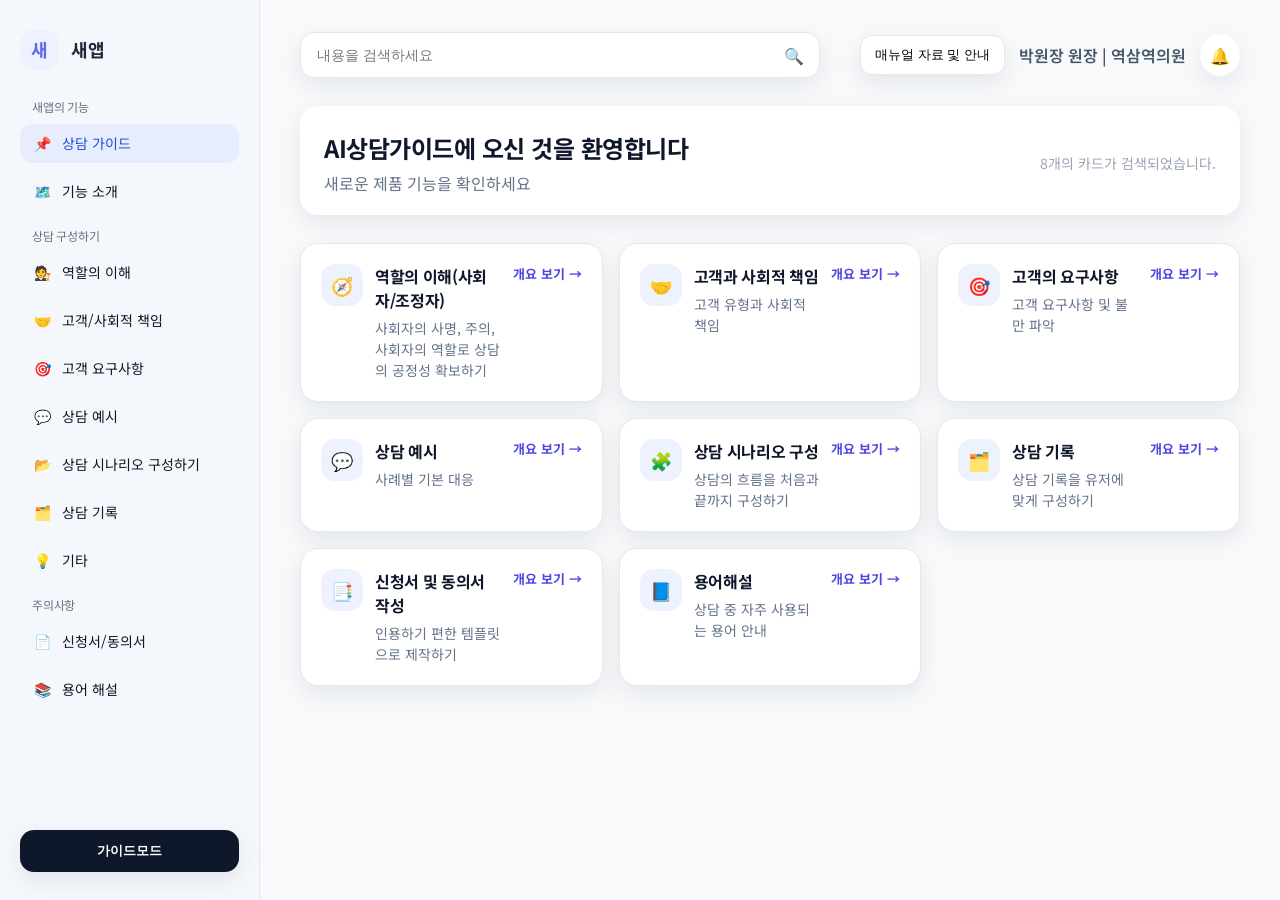
==== commit 421ae9a2: "Add feature introduction subpage and navigation" ====
--- a/index.html
+++ b/index.html
@@ -9,7 +9,7 @@
   <link rel="preconnect" href="https://fonts.gstatic.com" crossorigin>
   <link href="https://fonts.googleapis.com/css2?family=Noto+Sans+KR:wght@400;500;600;700&display=swap" rel="stylesheet">
 </head>
-<body>
+<body data-page="home">
   <div class="app">
     <aside class="sidebar">
       <div class="logo">
@@ -19,52 +19,56 @@
       <nav class="nav">
         <div class="nav-section">
           <div class="nav-label">새앱의 기능</div>
-          <button class="nav-item active" data-section="home">
+          <a class="nav-item active" data-section="home" data-page="home" href="index.html">
             <span class="icon">📌</span>
             <span class="text">상담 가이드</span>
-          </button>
+          </a>
+          <a class="nav-item" data-section="overview" data-page="features" href="feature-intro.html">
+            <span class="icon">🗺️</span>
+            <span class="text">기능 소개</span>
+          </a>
         </div>
         <div class="nav-section">
           <div class="nav-label">상담 구성하기</div>
-          <button class="nav-item" data-section="roles">
+          <a class="nav-item" data-section="roles" data-page="features" href="feature-intro.html#roles">
             <span class="icon">🧑‍⚖️</span>
             <span class="text">역할의 이해</span>
-          </button>
-          <button class="nav-item" data-section="customers">
+          </a>
+          <a class="nav-item" data-section="customers" data-page="features" href="feature-intro.html#customers">
             <span class="icon">🤝</span>
             <span class="text">고객/사회적 책임</span>
-          </button>
-          <button class="nav-item" data-section="needs">
+          </a>
+          <a class="nav-item" data-section="needs" data-page="features" href="feature-intro.html#needs">
             <span class="icon">🎯</span>
             <span class="text">고객 요구사항</span>
-          </button>
-          <button class="nav-item" data-section="dialogue">
+          </a>
+          <a class="nav-item" data-section="dialogue" data-page="features" href="feature-intro.html#dialogue">
             <span class="icon">💬</span>
             <span class="text">상담 예시</span>
-          </button>
-          <button class="nav-item" data-section="flow">
+          </a>
+          <a class="nav-item" data-section="flow" data-page="features" href="feature-intro.html#flow">
             <span class="icon">📂</span>
             <span class="text">상담 시나리오 구성하기</span>
-          </button>
-          <button class="nav-item" data-section="record">
+          </a>
+          <a class="nav-item" data-section="record" data-page="features" href="feature-intro.html#record">
             <span class="icon">🗂️</span>
             <span class="text">상담 기록</span>
-          </button>
-          <button class="nav-item" data-section="tips">
+          </a>
+          <a class="nav-item" data-section="tips" data-page="features" href="feature-intro.html#tips">
             <span class="icon">💡</span>
             <span class="text">기타</span>
-          </button>
+          </a>
         </div>
         <div class="nav-section">
           <div class="nav-label">주의사항</div>
-          <button class="nav-item" data-section="forms">
+          <a class="nav-item" data-section="forms" data-page="features" href="feature-intro.html#forms">
             <span class="icon">📄</span>
             <span class="text">신청서/동의서</span>
-          </button>
-          <button class="nav-item" data-section="terms">
+          </a>
+          <a class="nav-item" data-section="terms" data-page="features" href="feature-intro.html#terms">
             <span class="icon">📚</span>
             <span class="text">용어 해설</span>
-          </button>
+          </a>
         </div>
       </nav>
       <button class="guide-button">가이드모드</button>
--- a/style.css
+++ b/style.css
@@ -91,6 +91,7 @@
   transition: background 0.2s ease, color 0.2s ease;
   text-align: left;
   font-size: 14px;
+  text-decoration: none;
 }
 
 .nav-item:hover,
@@ -279,6 +280,81 @@
   font-size: 13px;
 }
 
+.content--detail {
+  gap: 20px;
+}
+
+.breadcrumb {
+  font-size: 12px;
+  color: var(--muted);
+  letter-spacing: -0.01em;
+  margin-bottom: 6px;
+}
+
+.intro {
+  background: var(--panel);
+  border-radius: 14px;
+  padding: 18px 20px;
+  border: 1px solid var(--border);
+  box-shadow: var(--shadow);
+  color: #475569;
+  line-height: 1.6;
+}
+
+.detail-grid {
+  display: grid;
+  grid-template-columns: repeat(auto-fit, minmax(320px, 1fr));
+  gap: 16px;
+}
+
+.detail-card {
+  background: var(--panel);
+  border: 1px solid var(--border);
+  border-radius: 18px;
+  padding: 18px;
+  box-shadow: var(--shadow);
+  display: flex;
+  flex-direction: column;
+  gap: 10px;
+}
+
+.detail-card__header h2 {
+  font-size: 17px;
+  letter-spacing: -0.02em;
+  margin-top: 6px;
+}
+
+.detail-card__desc {
+  color: #556274;
+  line-height: 1.6;
+  font-size: 14px;
+}
+
+.detail-list {
+  list-style: disc;
+  padding-left: 18px;
+  color: #334155;
+  line-height: 1.5;
+  font-size: 14px;
+}
+
+.detail-list li + li {
+  margin-top: 6px;
+}
+
+.pill {
+  display: inline-flex;
+  align-items: center;
+  gap: 6px;
+  padding: 6px 10px;
+  border-radius: 999px;
+  background: #eef2ff;
+  color: #4f46e5;
+  font-weight: 600;
+  font-size: 12px;
+  width: fit-content;
+}
+
 @media (max-width: 1024px) {
   .app {
     grid-template-columns: 1fr;
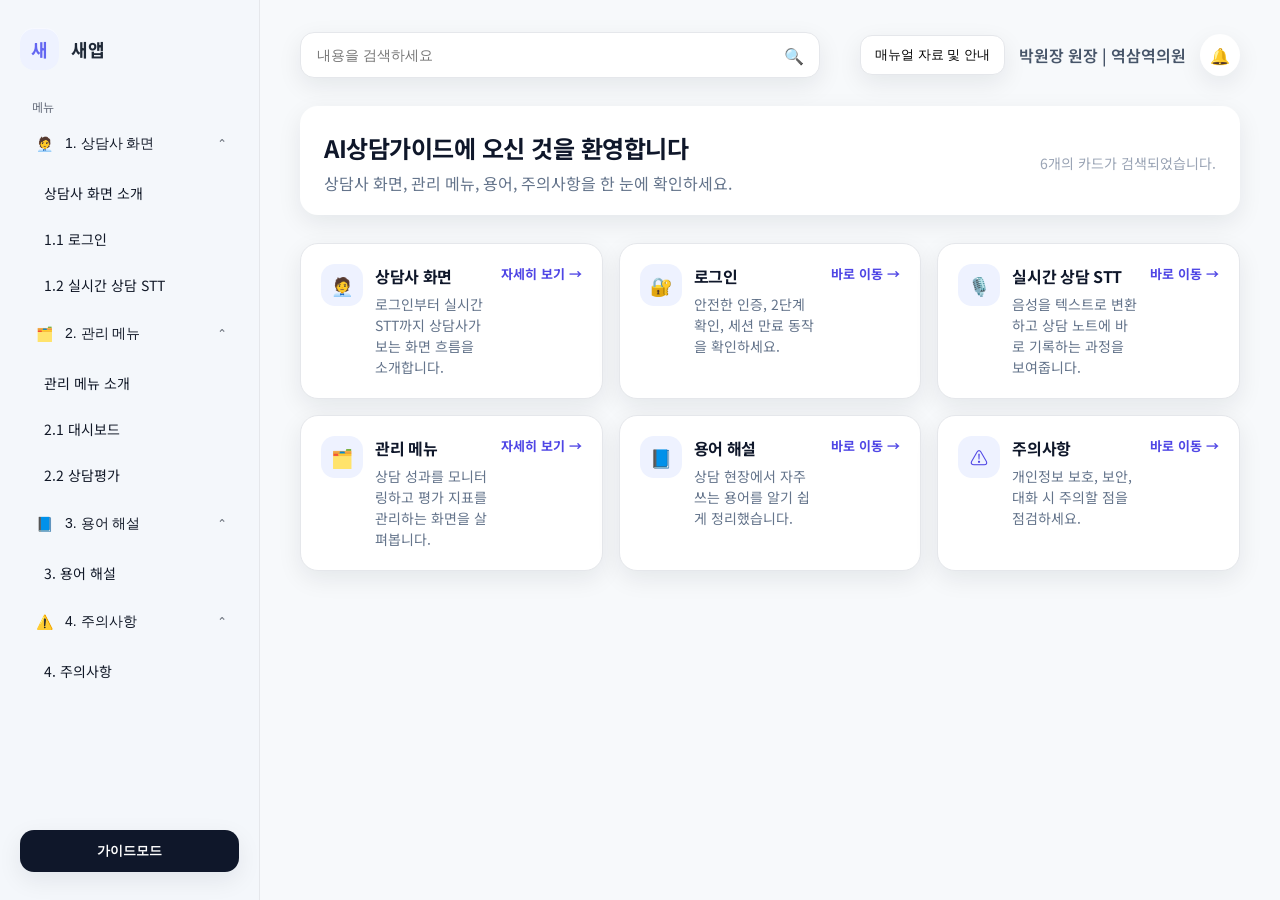
==== commit c85cfc5f: "Merge 8324fe69b9e210f744fa1d8ec69438a35ba26e15 into c6cf7470987af1b746c534f40b244e1a4330d7f8" ====
--- a/index.html
+++ b/index.html
@@ -16,59 +16,48 @@
         <span class="logo-mark">새</span>
         <span class="logo-text">새앱</span>
       </div>
-      <nav class="nav">
+      <nav class="nav" id="navMenu">
         <div class="nav-section">
-          <div class="nav-label">새앱의 기능</div>
-          <a class="nav-item active" data-section="home" data-page="home" href="index.html">
-            <span class="icon">📌</span>
-            <span class="text">상담 가이드</span>
-          </a>
-          <a class="nav-item" data-section="overview" data-page="features" href="feature-intro.html">
-            <span class="icon">🗺️</span>
-            <span class="text">기능 소개</span>
-          </a>
-        </div>
-        <div class="nav-section">
-          <div class="nav-label">상담 구성하기</div>
-          <a class="nav-item" data-section="roles" data-page="features" href="feature-intro.html#roles">
-            <span class="icon">🧑‍⚖️</span>
-            <span class="text">역할의 이해</span>
-          </a>
-          <a class="nav-item" data-section="customers" data-page="features" href="feature-intro.html#customers">
-            <span class="icon">🤝</span>
-            <span class="text">고객/사회적 책임</span>
-          </a>
-          <a class="nav-item" data-section="needs" data-page="features" href="feature-intro.html#needs">
-            <span class="icon">🎯</span>
-            <span class="text">고객 요구사항</span>
-          </a>
-          <a class="nav-item" data-section="dialogue" data-page="features" href="feature-intro.html#dialogue">
-            <span class="icon">💬</span>
-            <span class="text">상담 예시</span>
-          </a>
-          <a class="nav-item" data-section="flow" data-page="features" href="feature-intro.html#flow">
-            <span class="icon">📂</span>
-            <span class="text">상담 시나리오 구성하기</span>
-          </a>
-          <a class="nav-item" data-section="record" data-page="features" href="feature-intro.html#record">
+          <div class="nav-label">메뉴</div>
+          <button class="nav-accordion" data-target="counselor" aria-expanded="true">
+            <span class="icon">🧑‍💼</span>
+            <span class="text">1. 상담사 화면</span>
+            <span class="chevron" aria-hidden="true">⌄</span>
+          </button>
+          <div class="nav-panel open" id="counselor">
+            <a class="nav-item" data-section="counselor" data-page="counselor" href="counselor.html">상담사 화면 소개</a>
+            <a class="nav-item" data-section="login" data-page="counselor" href="counselor.html#login">1.1 로그인</a>
+            <a class="nav-item" data-section="stt" data-page="counselor" href="counselor.html#stt">1.2 실시간 상담 STT</a>
+          </div>
+
+          <button class="nav-accordion" data-target="management" aria-expanded="true">
             <span class="icon">🗂️</span>
-            <span class="text">상담 기록</span>
-          </a>
-          <a class="nav-item" data-section="tips" data-page="features" href="feature-intro.html#tips">
-            <span class="icon">💡</span>
-            <span class="text">기타</span>
-          </a>
-        </div>
-        <div class="nav-section">
-          <div class="nav-label">주의사항</div>
-          <a class="nav-item" data-section="forms" data-page="features" href="feature-intro.html#forms">
-            <span class="icon">📄</span>
-            <span class="text">신청서/동의서</span>
-          </a>
-          <a class="nav-item" data-section="terms" data-page="features" href="feature-intro.html#terms">
-            <span class="icon">📚</span>
-            <span class="text">용어 해설</span>
-          </a>
+            <span class="text">2. 관리 메뉴</span>
+            <span class="chevron" aria-hidden="true">⌄</span>
+          </button>
+          <div class="nav-panel open" id="management">
+            <a class="nav-item" data-section="management" data-page="management" href="management.html">관리 메뉴 소개</a>
+            <a class="nav-item" data-section="dashboard" data-page="management" href="management.html#dashboard">2.1 대시보드</a>
+            <a class="nav-item" data-section="review" data-page="management" href="management.html#review">2.2 상담평가</a>
+          </div>
+
+          <button class="nav-accordion" data-target="glossary" aria-expanded="true">
+            <span class="icon">📘</span>
+            <span class="text">3. 용어 해설</span>
+            <span class="chevron" aria-hidden="true">⌄</span>
+          </button>
+          <div class="nav-panel open" id="glossary">
+            <a class="nav-item" data-section="glossary" data-page="glossary" href="glossary.html">3. 용어 해설</a>
+          </div>
+
+          <button class="nav-accordion" data-target="caution" aria-expanded="true">
+            <span class="icon">⚠️</span>
+            <span class="text">4. 주의사항</span>
+            <span class="chevron" aria-hidden="true">⌄</span>
+          </button>
+          <div class="nav-panel open" id="caution">
+            <a class="nav-item" data-section="caution" data-page="caution" href="caution.html">4. 주의사항</a>
+          </div>
         </div>
       </nav>
       <button class="guide-button">가이드모드</button>
@@ -90,75 +79,59 @@
       <section class="welcome">
         <div>
           <h1>AI상담가이드에 오신 것을 환영합니다</h1>
-          <p>새로운 제품 기능을 확인하세요</p>
+          <p>상담사 화면, 관리 메뉴, 용어, 주의사항을 한 눈에 확인하세요.</p>
         </div>
         <span class="subtle" id="resultCount">6개의 카드가 검색되었습니다.</span>
       </section>
 
       <section class="card-grid" id="cardGrid">
-        <article class="card" data-keywords="사회자 역할 이해 사명 공정">
-          <div class="card-icon" aria-hidden="true">🧭</div>
+        <article class="card" data-keywords="상담사 화면 로그인 stt">
+          <div class="card-icon" aria-hidden="true">🧑‍💼</div>
           <div>
-            <h2>역할의 이해(사회자/조정자)</h2>
-            <p>사회자의 사명, 주의, 사회자의 역할로 상담의 공정성 확보하기</p>
+            <h2>상담사 화면</h2>
+            <p>로그인부터 실시간 STT까지 상담사가 보는 화면 흐름을 소개합니다.</p>
           </div>
-          <span class="cta">개요 보기 →</span>
+          <a class="cta" href="counselor.html">자세히 보기 →</a>
         </article>
-        <article class="card" data-keywords="고객 사회적 책임 협의">
-          <div class="card-icon" aria-hidden="true">🤝</div>
+        <article class="card" data-keywords="로그인 계정 보안">
+          <div class="card-icon" aria-hidden="true">🔐</div>
           <div>
-            <h2>고객과 사회적 책임</h2>
-            <p>고객 유형과 사회적 책임</p>
+            <h2>로그인</h2>
+            <p>안전한 인증, 2단계 확인, 세션 만료 동작을 확인하세요.</p>
           </div>
-          <span class="cta">개요 보기 →</span>
+          <a class="cta" href="counselor.html#login">바로 이동 →</a>
         </article>
-        <article class="card" data-keywords="요구사항 니즈 파악">
-          <div class="card-icon" aria-hidden="true">🎯</div>
+        <article class="card" data-keywords="실시간 상담 STT 음성 텍스트">
+          <div class="card-icon" aria-hidden="true">🎙️</div>
           <div>
-            <h2>고객의 요구사항</h2>
-            <p>고객 요구사항 및 불만 파악</p>
+            <h2>실시간 상담 STT</h2>
+            <p>음성을 텍스트로 변환하고 상담 노트에 바로 기록하는 과정을 보여줍니다.</p>
           </div>
-          <span class="cta">개요 보기 →</span>
+          <a class="cta" href="counselor.html#stt">바로 이동 →</a>
         </article>
-        <article class="card" data-keywords="상담 예시 사례">
-          <div class="card-icon" aria-hidden="true">💬</div>
-          <div>
-            <h2>상담 예시</h2>
-            <p>사례별 기본 대응</p>
-          </div>
-          <span class="cta">개요 보기 →</span>
-        </article>
-        <article class="card" data-keywords="시나리오 흐름 구성">
-          <div class="card-icon" aria-hidden="true">🧩</div>
-          <div>
-            <h2>상담 시나리오 구성</h2>
-            <p>상담의 흐름을 처음과 끝까지 구성하기</p>
-          </div>
-          <span class="cta">개요 보기 →</span>
-        </article>
-        <article class="card" data-keywords="상담 기록 관리">
+        <article class="card" data-keywords="관리 메뉴 대시보드 상담평가">
           <div class="card-icon" aria-hidden="true">🗂️</div>
           <div>
-            <h2>상담 기록</h2>
-            <p>상담 기록을 유저에 맞게 구성하기</p>
+            <h2>관리 메뉴</h2>
+            <p>상담 성과를 모니터링하고 평가 지표를 관리하는 화면을 살펴봅니다.</p>
           </div>
-          <span class="cta">개요 보기 →</span>
+          <a class="cta" href="management.html">자세히 보기 →</a>
         </article>
-        <article class="card" data-keywords="신청서 동의서 법적">
-          <div class="card-icon" aria-hidden="true">📑</div>
-          <div>
-            <h2>신청서 및 동의서 작성</h2>
-            <p>인용하기 편한 템플릿으로 제작하기</p>
-          </div>
-          <span class="cta">개요 보기 →</span>
-        </article>
-        <article class="card" data-keywords="용어 해설 안내">
+        <article class="card" data-keywords="용어 해설 용어집">
           <div class="card-icon" aria-hidden="true">📘</div>
           <div>
-            <h2>용어해설</h2>
-            <p>상담 중 자주 사용되는 용어 안내</p>
+            <h2>용어 해설</h2>
+            <p>상담 현장에서 자주 쓰는 용어를 알기 쉽게 정리했습니다.</p>
           </div>
-          <span class="cta">개요 보기 →</span>
+          <a class="cta" href="glossary.html">바로 이동 →</a>
+        </article>
+        <article class="card" data-keywords="주의사항 보안 개인정보">
+          <div class="card-icon" aria-hidden="true">⚠️</div>
+          <div>
+            <h2>주의사항</h2>
+            <p>개인정보 보호, 보안, 대화 시 주의할 점을 점검하세요.</p>
+          </div>
+          <a class="cta" href="caution.html">바로 이동 →</a>
         </article>
       </section>
     </main>
--- a/style.css
+++ b/style.css
@@ -76,6 +76,53 @@
   letter-spacing: -0.02em;
   color: #6b7280;
   padding: 0 12px;
+}
+
+.nav-accordion {
+  display: flex;
+  align-items: center;
+  justify-content: space-between;
+  gap: 10px;
+  padding: 11px 12px;
+  background: transparent;
+  border: 1px solid transparent;
+  border-radius: 12px;
+  font-size: 14px;
+  color: #111827;
+  cursor: pointer;
+  transition: background 0.2s ease, color 0.2s ease, border 0.2s ease;
+}
+
+.nav-accordion .text {
+  flex: 1;
+  text-align: left;
+}
+
+.nav-accordion .icon {
+  width: 22px;
+  text-align: center;
+}
+
+.nav-accordion:hover,
+.nav-accordion:focus-visible {
+  background: rgba(59, 130, 246, 0.08);
+  border-color: #dbeafe;
+  outline: none;
+}
+
+.nav-accordion[aria-expanded='true'] .chevron {
+  transform: rotate(180deg);
+}
+
+.nav-panel {
+  display: none;
+  flex-direction: column;
+  gap: 6px;
+  padding-left: 12px;
+}
+
+.nav-panel.open {
+  display: flex;
 }
 
 .nav-item {
@@ -274,10 +321,11 @@
   font-size: 14px;
 }
 
-.cta {
+.card .cta {
   color: #4f46e5;
   font-weight: 700;
   font-size: 13px;
+  text-decoration: none;
 }
 
 .content--detail {
@@ -307,6 +355,10 @@
   gap: 16px;
 }
 
+.detail-grid--single {
+  grid-template-columns: repeat(auto-fit, minmax(420px, 1fr));
+}
+
 .detail-card {
   background: var(--panel);
   border: 1px solid var(--border);
@@ -340,6 +392,27 @@
 
 .detail-list li + li {
   margin-top: 6px;
+}
+
+.figure {
+  background: #f9fafb;
+  border: 1px dashed #dbeafe;
+  border-radius: 14px;
+  padding: 12px 14px;
+  display: grid;
+  grid-template-columns: 1fr;
+  gap: 10px;
+}
+
+.figure__screen {
+  height: 160px;
+  border-radius: 12px;
+  background: linear-gradient(135deg, #e0e7ff, #f8fafc);
+  display: grid;
+  place-items: center;
+  color: #4f46e5;
+  font-weight: 700;
+  border: 1px solid #dbeafe;
 }
 
 .pill {
@@ -355,6 +428,46 @@
   width: fit-content;
 }
 
+.term-list {
+  display: grid;
+  grid-template-columns: repeat(auto-fit, minmax(300px, 1fr));
+  gap: 12px;
+}
+
+.term-card {
+  background: var(--panel);
+  border: 1px solid var(--border);
+  border-radius: 14px;
+  padding: 16px;
+  box-shadow: var(--shadow);
+  display: flex;
+  flex-direction: column;
+  gap: 8px;
+}
+
+.term-title {
+  font-weight: 700;
+  letter-spacing: -0.01em;
+}
+
+.term-desc {
+  color: #475569;
+  line-height: 1.6;
+  font-size: 14px;
+}
+
+.term-alt {
+  background: #f1f5f9;
+  border-radius: 10px;
+  padding: 10px 12px;
+  color: #1f2937;
+  font-size: 13px;
+}
+
+.caution-grid .detail-card {
+  min-height: 220px;
+}
+
 @media (max-width: 1024px) {
   .app {
     grid-template-columns: 1fr;
